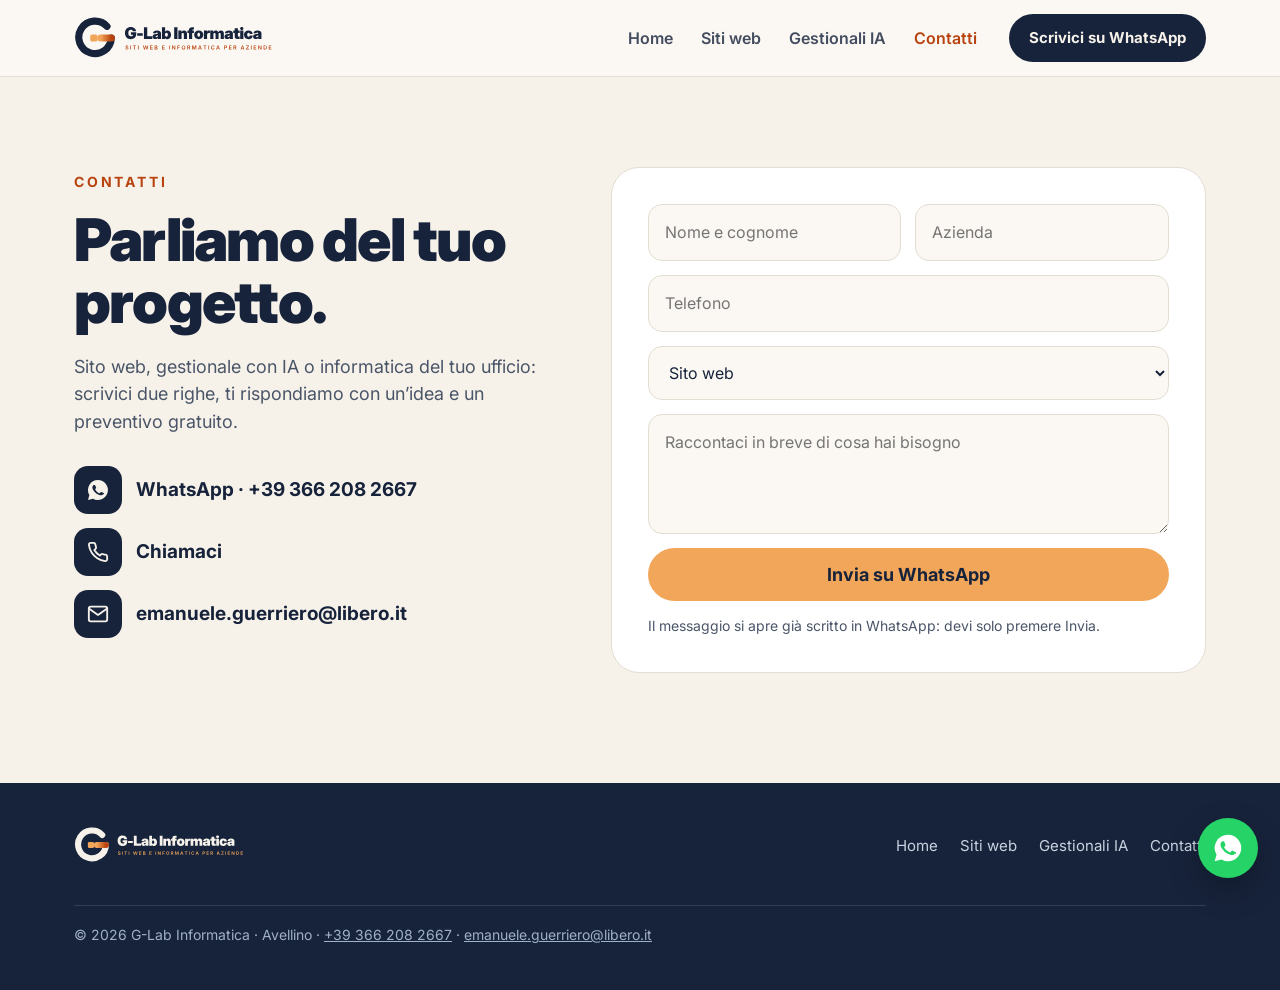
==== contatti.html @ e0a28cae "Add files via upload" ====
<!doctype html>
<html lang="it">
<head>
<meta charset="utf-8">
<meta name="viewport" content="width=device-width,initial-scale=1">
<meta name="robots" content="noindex">
<title>Contatti - G-Lab Informatica, Avellino</title>
<meta name="description" content="Contatta G-Lab Informatica: siti web, gestionali con intelligenza artificiale e informatica per aziende ad Avellino. Preventivo gratuito.">
<link rel="icon" href="favicon.ico">
<link rel="preconnect" href="https://fonts.googleapis.com"><link rel="preconnect" href="https://fonts.gstatic.com" crossorigin>
<link rel="stylesheet" href="https://fonts.googleapis.com/css2?family=Inter:wght@400;500;600;700;800;900&display=swap">
<link rel="stylesheet" href="css/stile.css">
</head>
<body>
<header class="top"><div class="w">
<a class="logo" href="index.html"><img src="img/logo-glab.svg" alt="G-Lab Informatica - Siti web e informatica per aziende"></a>
<nav class="nav" id="menu"><a href="index.html">Home</a><a href="siti.html">Siti web</a><a href="gestionali.html">Gestionali IA</a><a href="contatti.html" class="on" aria-current="page">Contatti</a></nav>
<a class="btn nv" href="https://wa.me/393662082667">Scrivici su WhatsApp</a>
<button class="mb" aria-label="Apri il menu" aria-expanded="false" aria-controls="menu"><svg width="26" height="26" viewBox="0 0 24 24" fill="none" stroke="#17233B" stroke-width="2.2" stroke-linecap="round"><path d="M4 7h16M4 12h16M4 17h16"/></svg></button>
</div></header>
<main>
<section class="contatti ctp"><div class="w ct">
<div>
<span class="eb">Contatti</span>
<h1 style="font-size:clamp(40px,4.6vw,62px);margin:14px 0 20px">Parliamo del tuo progetto.</h1>
<p class="lead" style="color:var(--muted)">Sito web, gestionale con IA o informatica del tuo ufficio: scrivici due righe, ti rispondiamo con un’idea e un preventivo gratuito.</p>
<div class="ci" style="margin-top:30px">
<a href="https://wa.me/393662082667"><i><svg width="24" height="24" viewBox="0 0 24 24" fill="#F6F2EA"><path d="M12 2a10 10 0 0 0-8.6 15.1L2 22l5-1.3A10 10 0 1 0 12 2zm5.3 14.1c-.2.6-1.3 1.2-1.8 1.2-.5.1-1 .1-3.3-.8-2.8-1.1-4.5-3.9-4.7-4.1-.1-.2-1.1-1.5-1.1-2.9s.7-2 1-2.3c.2-.3.5-.3.7-.3h.5c.2 0 .4 0 .6.5l.9 2.1c.1.2.1.4 0 .5l-.4.6-.4.4c-.1.2-.3.3-.1.6.2.3.8 1.3 1.7 2.1 1.2 1 2.1 1.3 2.4 1.5.3.1.5.1.6-.1l.9-1c.2-.3.4-.2.7-.1l2 1c.3.1.5.2.5.3.1.2.1.7-.1 1.3z"/></svg></i>WhatsApp · +39 366 208 2667</a>
<a href="tel:+393662082667"><i><svg width="22" height="22" viewBox="0 0 24 24" fill="none" stroke="#F6F2EA" stroke-width="2" stroke-linecap="round" stroke-linejoin="round"><path d="M22 16.9v3a2 2 0 0 1-2.2 2 19.8 19.8 0 0 1-8.6-3.1 19.5 19.5 0 0 1-6-6A19.8 19.8 0 0 1 2.1 4.2 2 2 0 0 1 4.1 2h3a2 2 0 0 1 2 1.7c.1 1 .4 1.9.7 2.8a2 2 0 0 1-.5 2.1L8 9.9a16 16 0 0 0 6 6l1.3-1.3a2 2 0 0 1 2.1-.4c.9.3 1.8.6 2.8.7a2 2 0 0 1 1.7 2z"/></svg></i>Chiamaci</a>
<a href="mailto:emanuele.guerriero@libero.it"><i><svg width="22" height="22" viewBox="0 0 24 24" fill="none" stroke="#F6F2EA" stroke-width="2" stroke-linecap="round" stroke-linejoin="round"><rect x="2" y="4" width="20" height="16" rx="2"/><path d="m22 6-10 7L2 6"/></svg></i>emanuele.guerriero@libero.it</a>
</div>
</div>
<form id="prev" novalidate>
<input id="fNome" placeholder="Nome e cognome" autocomplete="name" required>
<input id="fAz" placeholder="Azienda" autocomplete="organization">
<input id="fTel" class="f" type="tel" placeholder="Telefono" autocomplete="tel">
<select id="fTipo" class="f"><option>Sito web</option><option>Gestionale con intelligenza artificiale</option><option>Informatica per l’ufficio</option><option>Altro</option></select>
<textarea id="fMsg" class="f" placeholder="Raccontaci in breve di cosa hai bisogno"></textarea>
<button class="btn or f" type="submit">Invia su WhatsApp</button>
<small class="f">Il messaggio si apre già scritto in WhatsApp: devi solo premere Invia.</small>
</form>
</div></section>
</main>
<footer><div class="w"><img src="img/logo-glab-chiaro.svg" alt="G-Lab Informatica"><nav class="fl"><a href="index.html">Home</a><a href="siti.html">Siti web</a><a href="gestionali.html">Gestionali IA</a><a href="contatti.html">Contatti</a></nav><p class="cp">© 2026 G-Lab Informatica · Avellino · <a href="tel:+393662082667" style="color:inherit">+39 366 208 2667</a> · <a href="mailto:emanuele.guerriero@libero.it" style="color:inherit">emanuele.guerriero@libero.it</a></p></div></footer>
<a class="wa" href="https://wa.me/393662082667" aria-label="Scrivici su WhatsApp"><svg width="32" height="32" viewBox="0 0 24 24" fill="#fff"><path d="M12 2a10 10 0 0 0-8.6 15.1L2 22l5-1.3A10 10 0 1 0 12 2zm5.3 14.1c-.2.6-1.3 1.2-1.8 1.2-.5.1-1 .1-3.3-.8-2.8-1.1-4.5-3.9-4.7-4.1-.1-.2-1.1-1.5-1.1-2.9s.7-2 1-2.3c.2-.3.5-.3.7-.3h.5c.2 0 .4 0 .6.5l.9 2.1c.1.2.1.4 0 .5l-.4.6-.4.4c-.1.2-.3.3-.1.6.2.3.8 1.3 1.7 2.1 1.2 1 2.1 1.3 2.4 1.5.3.1.5.1.6-.1l.9-1c.2-.3.4-.2.7-.1l2 1c.3.1.5.2.5.3.1.2.1.7-.1 1.3z"/></svg></a>
<script src="js/main.js"></script>
</body>
</html>
---- css/stile.css ----
:root{--navy:#17233B;--cream:#F6F2EA;--paper:#FBF8F3;--orange:#F2A65A;--rust:#B8430E;--green:#2E7D2A;--muted:#4A5568;--line:#E3DDD2}
*{box-sizing:border-box}
html{scroll-behavior:smooth}
body{margin:0;font-family:Inter,system-ui,sans-serif;color:var(--navy);background:var(--paper);font-size:18px;line-height:1.55;-webkit-font-smoothing:antialiased}
img{max-width:100%;height:auto;display:block}
a{color:inherit}
.w{max-width:1180px;margin:0 auto;padding:0 24px}
h1,h2,h3{margin:0;line-height:1.05;letter-spacing:-.03em;font-weight:900}
p{margin:0}
.eb{font-size:14px;font-weight:700;letter-spacing:.2em;text-transform:uppercase;color:var(--rust)}
.btn{display:inline-flex;align-items:center;gap:10px;padding:16px 26px;border-radius:999px;font-weight:700;font-size:17px;text-decoration:none;border:0;cursor:pointer;font-family:inherit;transition:transform .15s}
.btn:hover{transform:translateY(-2px)}
.btn.or{background:var(--orange);color:var(--navy)}
.btn.nv{background:var(--navy);color:var(--cream)}
.btn.gh{background:transparent;color:inherit;box-shadow:inset 0 0 0 2px currentColor}
section{padding:110px 0}

/* header */
.top{position:sticky;top:0;z-index:20;background:rgba(251,248,243,.92);backdrop-filter:blur(10px);border-bottom:1px solid var(--line)}
.top .w{display:flex;align-items:center;gap:32px;height:76px}
.top .logo img{height:42px;width:auto}
.nav{display:flex;gap:28px;margin-left:auto;font-weight:600;font-size:16px}
.nav a{text-decoration:none;opacity:.8}.nav a:hover{opacity:1}
.top .btn{padding:12px 20px;font-size:15px}
.mb{display:none;margin-left:auto;background:none;border:0;padding:8px;cursor:pointer}

/* hero */
.hero{background:var(--navy);color:var(--cream);padding:90px 0 0;overflow:hidden}
.hero .w{display:grid;grid-template-columns:1.1fr .9fr;gap:40px;align-items:end}
.hero .eb{color:var(--orange)}
.hero h1{font-size:clamp(46px,6.2vw,84px);margin:22px 0 26px}
.hero h1 span{color:var(--orange)}
.hero .lead{font-size:21px;color:#C9D2E0;max-width:540px}
.hero .cta{display:flex;flex-wrap:wrap;gap:14px;margin:36px 0 90px}
.phones{position:relative;height:560px}
.ph{position:absolute;width:250px;border-radius:38px;background:#0E1524;padding:7px;box-shadow:0 40px 90px rgba(0,0,0,.45)}
.ph img{border-radius:32px;aspect-ratio:9/19.5;object-fit:cover;object-position:top}
.ph.a{left:6%;top:60px;transform:rotate(-5deg)}
.ph.b{right:4%;top:0;transform:rotate(5deg)}
.hero.chiaro{background:var(--paper);color:var(--navy)}
.hero.chiaro .eb{color:var(--rust)}
.hero.chiaro h1 span{color:var(--rust)}
.hero.chiaro .lead{color:var(--muted)}

/* numeri */
.num{padding:0;background:var(--cream);border-bottom:1px solid var(--line)}
.num .w{display:grid;grid-template-columns:repeat(3,1fr)}
.num div div{padding:38px 28px;border-right:1px solid var(--line)}
.num div div:last-child{border:0}
.num b{display:block;font-size:44px;font-weight:900;letter-spacing:-.03em}
.num b.g{color:var(--green)}
.num span{color:var(--muted);font-size:16px}

.head{display:flex;justify-content:space-between;align-items:end;gap:30px;margin-bottom:54px;flex-wrap:wrap}
.head h2{font-size:clamp(36px,4.4vw,58px);margin-top:14px;max-width:700px}
.head p{color:var(--muted);max-width:420px}

/* lavori */
.lav{display:grid;grid-template-columns:1fr 1fr;gap:28px}
.card{background:#fff;border:1px solid var(--line);border-radius:28px;overflow:hidden;display:flex;flex-direction:column}
.card .shot{background:var(--cream);height:340px;display:flex;justify-content:center;align-items:flex-start;padding-top:36px;overflow:hidden}
.card .shot .ph{position:static;width:230px;box-shadow:0 30px 60px rgba(23,35,59,.25)}
.card .bd{padding:30px 32px 34px;display:flex;flex-direction:column;gap:14px;flex:1}
.tag{align-self:flex-start;font-size:13px;font-weight:700;letter-spacing:.12em;text-transform:uppercase;padding:7px 14px;border-radius:999px}
.tag.b{background:#E6F1E5;color:var(--green)}.tag.x{background:#FCEBDD;color:var(--rust)}
.card h3{font-size:30px}
.card p{color:var(--muted)}
.card ul{margin:4px 0 0;padding:0;list-style:none;display:flex;flex-wrap:wrap;gap:8px}
.card li{font-size:14px;font-weight:600;background:var(--cream);padding:6px 12px;border-radius:999px}
.card .vai{margin-top:auto;padding-top:10px;font-weight:700;text-decoration:none;color:var(--rust)}

/* prezzi */
.prezzi{background:var(--cream)}
.pz{display:grid;grid-template-columns:1.4fr 1fr;gap:28px}
.base{background:var(--navy);color:var(--cream);border-radius:28px;padding:44px}
.base .r{display:flex;justify-content:space-between;align-items:baseline;gap:20px;flex-wrap:wrap}
.base h3{font-size:34px}
.base .p{font-size:72px;font-weight:900;color:var(--orange);letter-spacing:-.03em;line-height:1}
.base .p small{font-size:18px;font-weight:600;color:#C9D2E0;letter-spacing:0;margin-left:6px}
.chk{list-style:none;padding:0;margin:30px 0 0;display:grid;grid-template-columns:1fr 1fr;gap:14px 26px}
.chk li{display:flex;gap:12px;align-items:flex-start;color:#DCE3EE}
.chk li:before{content:"";flex:none;width:22px;height:22px;margin-top:2px;border-radius:50%;background:var(--green) url("data:image/svg+xml,%3Csvg xmlns='http://www.w3.org/2000/svg' viewBox='0 0 24 24' fill='none' stroke='white' stroke-width='3.5' stroke-linecap='round' stroke-linejoin='round'%3E%3Cpath d='M6 12.5l4 4 8-9'/%3E%3C/svg%3E") center/14px no-repeat}
.chk li b{color:var(--cream)}
.extra{background:#fff;border:1px solid var(--line);border-radius:28px;padding:44px}
.extra h3{font-size:30px;margin-bottom:18px}
.ex{display:flex;justify-content:space-between;gap:16px;padding:15px 0;border-bottom:1px solid var(--line)}
.ex b{white-space:nowrap}
.extra .n{margin-top:18px;color:var(--muted);font-size:16px}
.note{margin-top:26px;color:var(--muted);font-size:15px}

/* perche */
.perche{background:var(--navy);color:var(--cream)}
.perche .eb{color:var(--orange)}.perche .head p{color:#C9D2E0}
.pc{display:grid;grid-template-columns:1fr 1fr;gap:60px;align-items:start}
.bar{margin-bottom:34px}
.bar .l{display:flex;justify-content:space-between;align-items:baseline;font-weight:600;margin-bottom:10px}
.bar .l b{font-size:30px;font-weight:900;white-space:nowrap}
.bar .t{height:38px;border-radius:10px;background:rgba(255,255,255,.1)}
.bar .t i{display:block;height:100%;border-radius:10px;background:#C9D2E0}
.bar.me .l{color:var(--orange)}.bar.me .t i{background:var(--orange)}
.bar small{display:block;margin-top:8px;color:#9FB0C8;font-size:15px}
.dif{display:grid;grid-template-columns:1fr 1fr;gap:16px}
.dif div{background:rgba(255,255,255,.06);border:1px solid rgba(255,255,255,.1);border-radius:20px;padding:22px}
.dif b{display:block;font-size:19px;margin-bottom:4px}
.dif span{color:#C9D2E0;font-size:15px}
.fonti{margin-top:30px;color:#9FB0C8;font-size:14px}

/* metodo */
.steps{display:grid;grid-template-columns:repeat(4,1fr);gap:22px;counter-reset:s}
.steps div{background:#fff;border:1px solid var(--line);border-radius:24px;padding:30px 26px}
.steps div:before{counter-increment:s;content:counter(s);display:flex;width:46px;height:46px;border-radius:14px;background:var(--orange);font-weight:900;font-size:22px;align-items:center;justify-content:center;margin-bottom:20px}
.steps b{display:block;font-size:20px;margin-bottom:6px}
.steps span{color:var(--muted);font-size:16px}

/* contatti */
.contatti{background:var(--cream)}
.ct{display:grid;grid-template-columns:.9fr 1.1fr;gap:50px;align-items:start}
.ct h2{font-size:clamp(36px,4.4vw,58px);margin:14px 0 20px}
.ct .lead{color:var(--muted);margin-bottom:30px}
.ci{display:flex;flex-direction:column;gap:14px}
.ci a{display:flex;gap:14px;align-items:center;text-decoration:none;font-weight:700;font-size:19px}
.ci a i{width:48px;height:48px;border-radius:14px;background:var(--navy);display:flex;align-items:center;justify-content:center;flex:none}
form{background:#fff;border:1px solid var(--line);border-radius:28px;padding:36px;display:grid;grid-template-columns:1fr 1fr;gap:14px}
form .f{grid-column:1/-1}
input,textarea,select{width:100%;font:inherit;font-size:16px;padding:15px 16px;border:1.5px solid var(--line);border-radius:14px;background:var(--paper);color:var(--navy)}
input:focus,textarea:focus,select:focus{outline:none;border-color:var(--orange)}
textarea{min-height:120px;resize:vertical}
form .btn{justify-content:center;font-size:18px}
form small{color:var(--muted);font-size:14px}

footer{background:var(--navy);color:#C9D2E0;padding:44px 0;font-size:15px}
footer .w{display:flex;align-items:center;gap:24px;flex-wrap:wrap}
footer img{height:36px;width:auto}
footer span{margin-left:auto}

.wa{position:fixed;right:22px;bottom:22px;width:60px;height:60px;border-radius:50%;background:#25D366;display:flex;align-items:center;justify-content:center;box-shadow:0 12px 30px rgba(0,0,0,.25);z-index:30}

@media (max-width:900px){
  section{padding:76px 0}
  .nav,.top .btn{display:none}.mb{display:block}
  .nav.on{display:flex;flex-direction:column;position:absolute;top:76px;left:0;right:0;background:var(--paper);padding:20px 24px;gap:18px;border-bottom:1px solid var(--line)}
  .hero{padding-top:56px}
  .hero .w,.lav,.pz,.pc,.ct,.dif{grid-template-columns:1fr}
  .hero .cta{margin-bottom:40px}
  .phones{height:400px}.ph{width:180px}.ph.a{left:2%}.ph.b{right:2%}
  .num .w{grid-template-columns:1fr}.num div div{border-right:0;border-bottom:1px solid var(--line);padding:24px 0}
  .chk{grid-template-columns:1fr}
  .steps{grid-template-columns:1fr}
  .base .p small{display:block;margin:8px 0 0}
  .base,.extra{padding:32px 26px}
  form{grid-template-columns:1fr;padding:26px}
}

.hero{padding:110px 0 120px;min-height:calc(100vh - 76px);display:flex;align-items:center}
.hero .w{grid-template-columns:1.05fr .95fr;align-items:center;gap:70px}
.hero .cta{margin:38px 0 0}
.da{display:inline-flex;align-items:baseline;gap:14px;margin:6px 0 26px}
.da small{white-space:nowrap;font-size:18px;font-weight:700;letter-spacing:.14em;text-transform:uppercase;color:#C9D2E0}
.da b{font-size:clamp(64px,8vw,104px);font-weight:900;letter-spacing:-.04em;color:var(--orange);line-height:1}
.chiaro .da small{color:var(--muted)}.chiaro .da b{color:var(--rust)}
.slots{display:flex;flex-direction:column;gap:14px}
.sl{display:flex;align-items:center;gap:18px;border-radius:22px;padding:22px 24px;background:rgba(255,255,255,.06);border:1.5px dashed rgba(246,242,234,.28)}
.sl .ic{width:48px;height:48px;border-radius:14px;flex:none;display:flex;align-items:center;justify-content:center;font-weight:900;font-size:26px;background:rgba(242,166,90,.16);color:var(--orange)}
.sl b{display:block;font-size:19px}.sl span{font-size:15px;color:#C9D2E0}
.sl em{margin-left:auto;font-style:normal;font-weight:800;white-space:nowrap;color:var(--orange)}
.sl.base{background:var(--cream);color:var(--navy);border:0;padding:30px 28px;box-shadow:0 30px 70px rgba(0,0,0,.35)}
.sl.base .ic{background:var(--navy);color:var(--orange)}
.sl.base span{color:var(--muted)}.sl.base em{color:var(--navy);font-size:24px}
.chiaro .sl{background:#fff;border-color:#D8CFC0}.chiaro .sl span{color:var(--muted)}.chiaro .sl em{color:var(--rust)}
.chiaro .sl .ic{background:#FCEBDD;color:var(--rust)}
.chiaro .sl.base{background:var(--navy);color:var(--cream);box-shadow:0 30px 70px rgba(23,35,59,.25)}
.chiaro .sl.base span{color:#C9D2E0}.chiaro .sl.base em{color:var(--orange)}.chiaro .sl.base .ic{background:var(--orange);color:var(--navy)}
.lbl{font-size:13px;font-weight:700;letter-spacing:.16em;text-transform:uppercase;color:#9FB0C8;margin:10px 0 2px 6px}
.chiaro .lbl{color:var(--muted)}
@media (max-width:900px){.hero .w{grid-template-columns:1fr;gap:44px}.da{flex-direction:column;gap:4px}.hero{padding:56px 0 70px;min-height:0}.sl{padding:18px}.sl.base{padding:22px 20px}}

.incluso{background:var(--cream);border-top:1px solid var(--line)}
.incg{display:grid;grid-template-columns:repeat(4,1fr);gap:18px}
.inc{background:#fff;border:1px solid var(--line);border-radius:22px;padding:26px 24px 28px;display:flex;flex-direction:column;gap:8px}
.inc i{width:50px;height:50px;border-radius:14px;background:#FCEBDD;color:var(--rust);display:flex;align-items:center;justify-content:center;margin-bottom:10px}
.inc i svg{width:26px;height:26px}
.inc b{font-size:19px;line-height:1.25}
.inc span{color:var(--muted);font-size:15.5px;line-height:1.5}
.hb{margin-top:22px;background:var(--navy);color:var(--cream);border-radius:24px;padding:28px 34px;display:flex;align-items:center;gap:30px}
.hb .z{font-size:64px;font-weight:900;letter-spacing:-.04em;color:var(--orange);line-height:1;flex:none}
.hb b{display:block;font-size:21px;margin-bottom:4px}
.hb span{color:#C9D2E0;font-size:16px}
.hb .btn{margin-left:auto;flex:none;background:var(--orange);color:var(--navy)}
@media (max-width:1000px){.incg{grid-template-columns:1fr 1fr}.hb{flex-direction:column;align-items:flex-start;gap:16px}.hb .btn{margin-left:0}}
@media (max-width:560px){.incg{grid-template-columns:1fr}}

.gen h1{font-size:clamp(44px,5.6vw,78px)}
.pan{background:var(--navy);color:var(--cream);border-radius:28px;padding:34px 34px 30px;box-shadow:0 30px 70px rgba(23,35,59,.22)}
.pan .pt{font-size:13px;font-weight:700;letter-spacing:.16em;text-transform:uppercase;color:var(--orange);margin-bottom:16px}
.pan ul{list-style:none;margin:0;padding:0;display:grid;grid-template-columns:1fr 1fr;gap:10px}
.pan li{display:flex;align-items:center;gap:12px;background:rgba(255,255,255,.06);border-radius:14px;padding:12px 14px;font-weight:600;font-size:16px}
.pan li i{width:34px;height:34px;border-radius:10px;background:rgba(242,166,90,.16);color:var(--orange);display:flex;align-items:center;justify-content:center;flex:none}
.pan li i svg{width:19px;height:19px}
.pan li:first-child{grid-column:1/-1;background:var(--orange);color:var(--navy)}
.pan li:first-child i{background:var(--navy);color:var(--orange)}
.pw{display:flex;justify-content:space-between;align-items:center;margin-top:18px;padding-top:18px;border-top:1px solid rgba(255,255,255,.14);text-decoration:none}
.pw span{color:#9FB0C8;font-size:15px}.pw b{font-size:20px}
.servizi{background:#fff;border-top:1px solid var(--line)}
.svg{display:grid;grid-template-columns:repeat(4,1fr);gap:18px}
.sv{background:var(--paper);border:1px solid var(--line);border-radius:22px;padding:26px 24px;display:flex;flex-direction:column;gap:8px;text-decoration:none;color:inherit;transition:transform .15s,box-shadow .15s}
a.sv:hover{transform:translateY(-3px);box-shadow:0 16px 40px rgba(23,35,59,.1)}
.sv i{width:50px;height:50px;border-radius:14px;background:#FCEBDD;color:var(--rust);display:flex;align-items:center;justify-content:center;margin-bottom:10px}
.sv i svg{width:26px;height:26px}
.sv b{font-size:20px;line-height:1.25}
.sv span{color:var(--muted);font-size:15.5px}
.sv em{margin-top:auto;padding-top:12px;font-style:normal;font-weight:700;font-size:14px;color:var(--rust)}
.sv.top1{background:var(--navy);color:var(--cream);border-color:var(--navy)}
.sv.top1 span{color:#C9D2E0}.sv.top1 i{background:var(--orange);color:var(--navy)}.sv.top1 em{color:var(--orange);font-size:18px}
.sv.cta{background:var(--cream);border-style:dashed;justify-content:center}
.sv.cta .btn{align-self:flex-start;margin-top:10px;padding:12px 20px}
.siti{border-top:1px solid var(--line);min-height:0}
.h1s{font-size:clamp(40px,5vw,66px);margin:22px 0 26px}
.h1s span{color:var(--rust)}
@media (max-width:1000px){.svg{grid-template-columns:1fr 1fr}}
@media (max-width:900px){.pan ul{grid-template-columns:1fr}}
@media (max-width:560px){.svg{grid-template-columns:1fr}}

.vid{background:var(--navy);color:var(--cream)}
.vg{display:grid;grid-template-columns:1fr 1fr;gap:64px;align-items:center}
.vbox{border-radius:28px;overflow:hidden;border:1px solid rgba(255,255,255,.14);box-shadow:0 40px 90px rgba(0,0,0,.4);aspect-ratio:1/1;background:#0E1524}
.vbox video{width:100%;height:100%;display:block;object-fit:cover}
.vid .eb{color:var(--orange)}
.vid h2{font-size:clamp(36px,4.4vw,58px);margin:14px 0 20px}
.lead2{color:#C9D2E0;font-size:19px;margin-bottom:26px}
.vl{list-style:none;margin:0 0 32px;padding:0}
.vl li{display:flex;justify-content:space-between;gap:16px;padding:14px 0;border-bottom:1px solid rgba(255,255,255,.12);font-size:17px}
.vl li span{font-weight:800}
.vl li.me{color:var(--orange)}
@media (max-width:900px){.vg{grid-template-columns:1fr;gap:36px}}

.info{background:#fff;border-top:1px solid var(--line)}
.ib{display:grid;grid-template-columns:1.2fr .8fr;gap:60px;align-items:center;background:var(--cream);border-radius:32px;padding:60px 64px}
.ib h2{font-size:clamp(34px,4vw,54px);margin:14px 0 20px}
.ib p{color:var(--muted);font-size:19px;max-width:560px}
.ib .cta{display:flex;align-items:center;gap:20px;flex-wrap:wrap;margin-top:30px}
.ib .cta span{color:var(--rust);font-weight:700;font-size:15px}
.ig{display:grid;grid-template-columns:repeat(3,1fr);gap:16px}
.ig i{aspect-ratio:1;border-radius:24px;background:#fff;border:1px solid var(--line);display:flex;align-items:center;justify-content:center;color:var(--navy)}
.ig i:nth-child(2n){background:var(--navy);color:var(--orange);border-color:var(--navy)}
.ig i svg{width:44%;height:44%}
@media (max-width:900px){.ib{grid-template-columns:1fr;padding:36px 26px;gap:34px}.ig{max-width:360px}}

.sl.ai{border-style:solid;border-color:var(--orange);background:#FFF6EC}
.sl.ai .ic{background:var(--navy);color:var(--orange);font-size:16px;letter-spacing:.04em}
.sl.ai em{font-size:15px}
.nuovo{display:flex;align-items:center;gap:12px;margin-top:22px;font-weight:600;color:var(--navy)!important;font-size:17px!important}
.nuovo b{background:var(--orange);color:var(--navy);font-size:12px;letter-spacing:.14em;text-transform:uppercase;padding:6px 12px;border-radius:999px;flex:none}

.prz{display:flex;gap:44px;margin:4px 0 26px;flex-wrap:wrap}
.prz small{display:block;font-size:14px;font-weight:700;letter-spacing:.14em;text-transform:uppercase;color:var(--muted);margin-bottom:6px}
.prz b{font-size:clamp(52px,6vw,78px);font-weight:900;letter-spacing:-.04em;line-height:1;color:var(--rust)}
.prz .pai b{color:var(--navy)}
.prz .pai{padding-left:44px;border-left:2px solid var(--line)}
.sl.sm{padding:14px 22px}.sl.sm .ic{width:38px;height:38px;font-size:20px;border-radius:12px}.sl.sm b{font-size:17px}
.sl em{color:var(--rust)}
a.sl.ai{text-decoration:none;color:inherit;margin-top:6px;background:var(--navy);border:0;color:var(--cream);padding:22px 24px;box-shadow:0 24px 50px rgba(23,35,59,.25)}
a.sl.ai span{color:#C9D2E0}a.sl.ai .ic{background:var(--orange);color:var(--navy)}a.sl.ai em{color:var(--orange);font-size:20px}
.slots{gap:10px}
.ia{background:var(--navy);color:var(--cream)}
.ia .eb{color:var(--orange)}.ia .head p{color:#C9D2E0}
.iag{display:grid;grid-template-columns:repeat(4,1fr);gap:18px}
.iac{background:rgba(255,255,255,.06);border:1px solid rgba(255,255,255,.12);border-radius:22px;padding:26px 24px;display:flex;flex-direction:column;gap:8px}
.iac i{width:50px;height:50px;border-radius:14px;background:rgba(242,166,90,.16);color:var(--orange);display:flex;align-items:center;justify-content:center;margin-bottom:10px}
.iac i svg{width:26px;height:26px}.iac b{font-size:19px}.iac span{color:#C9D2E0;font-size:15.5px}
.iab{margin-top:22px;background:var(--cream);color:var(--navy);border-radius:24px;padding:26px 32px;display:flex;align-items:center;gap:32px}
.iab small{display:block;font-size:13px;font-weight:700;letter-spacing:.14em;text-transform:uppercase;color:var(--muted)}
.iab b{font-size:48px;font-weight:900;letter-spacing:-.03em;line-height:1.05;color:var(--rust);white-space:nowrap}
.iab p{color:var(--muted);font-size:16px;flex:1}
@media (max-width:1000px){.iag{grid-template-columns:1fr 1fr}.iab{flex-direction:column;align-items:flex-start;gap:14px}}
@media (max-width:900px){.prz{gap:24px}.prz .pai{padding-left:24px}}
@media (max-width:560px){.iag{grid-template-columns:1fr}}

#hero h1{font-size:clamp(40px,4.4vw,62px)}
.prz{gap:32px;flex-wrap:nowrap}.prz .pai{padding-left:32px}
.prz b{font-size:clamp(44px,4.6vw,64px)}
@media (max-width:560px){.prz{gap:20px}.prz .pai{padding-left:20px}.prz b{font-size:40px}.prz small{font-size:11px}
a.sl.ai{flex-wrap:wrap}a.sl.ai em{width:100%;margin-left:66px;margin-top:-4px}}

.nav a.on{opacity:1;color:var(--rust)}
.ph2t{padding:90px 0 80px}
.duo{display:flex;flex-direction:column;gap:18px}
.dc{display:flex;flex-direction:column;gap:10px;border-radius:26px;padding:30px 32px;text-decoration:none;transition:transform .15s,box-shadow .15s}
.dc:hover{transform:translateY(-3px)}
.dc small{font-size:13px;font-weight:700;letter-spacing:.16em;text-transform:uppercase}
.dc b{font-size:28px;letter-spacing:-.02em}
.dc span{font-size:16px}
.dc .pr{display:flex;justify-content:space-between;align-items:baseline;margin-top:8px}
.dc .pr strong{font-size:44px;font-weight:900;letter-spacing:-.03em}
.dc .pr i{font-style:normal;font-weight:700;font-size:15px}
.dc.a{background:#fff;border:1px solid var(--line);color:var(--navy);box-shadow:0 20px 50px rgba(23,35,59,.08)}
.dc.a small{color:var(--rust)}.dc.a span{color:var(--muted)}.dc.a strong{color:var(--rust)}.dc.a i{color:var(--navy)}
.dc.b{background:var(--navy);color:var(--cream);box-shadow:0 26px 60px rgba(23,35,59,.28)}
.dc.b small{color:var(--orange)}.dc.b span{color:#C9D2E0}.dc.b strong{color:var(--orange)}.dc.b i{color:var(--cream)}
.cband{background:var(--cream)}
.cb{display:flex;align-items:center;justify-content:space-between;gap:30px;flex-wrap:wrap}
.cb h2{font-size:clamp(32px,3.8vw,48px)}
.cb p{color:var(--muted);margin-top:10px}
.cb .az{display:flex;gap:12px;flex-wrap:wrap}
.steps4{display:grid;grid-template-columns:repeat(4,1fr);gap:18px;counter-reset:s}
.steps4 div{background:#fff;border:1px solid var(--line);border-radius:22px;padding:26px 24px}
.steps4 div:before{counter-increment:s;content:counter(s);display:flex;width:44px;height:44px;border-radius:13px;background:var(--orange);font-weight:900;font-size:21px;align-items:center;justify-content:center;margin-bottom:18px}
.steps4 b{display:block;font-size:19px;margin-bottom:6px}.steps4 span{color:var(--muted);font-size:15.5px}
.ctp{padding:90px 0 110px}
footer .fl{display:flex;gap:22px;margin-left:auto}
footer .fl a{color:#C9D2E0;text-decoration:none}
footer .cp{width:100%;margin:18px 0 0;padding-top:18px;border-top:1px solid rgba(255,255,255,.12);font-size:14px;color:#9FB0C8}
@media (max-width:900px){.steps4{grid-template-columns:1fr}footer .fl{margin-left:0;flex-wrap:wrap}}

.uffici{background:#fff}
.ufg{display:grid;grid-template-columns:1.3fr 1fr 1fr;grid-template-rows:260px 260px;gap:18px}
.uf{margin:0;position:relative;border-radius:24px;overflow:hidden}
.uf.big{grid-row:1/3}
.ph-uf{position:absolute;inset:0;background:linear-gradient(135deg,#E9E2D6,#D9D0C1);display:flex;align-items:center;justify-content:center}
.ph-uf span{font-weight:700;color:#8A8172;font-size:15px;letter-spacing:.12em;text-transform:uppercase;border:2px dashed #B9AE9C;padding:10px 18px;border-radius:12px}
.uf img{position:absolute;inset:0;width:100%;height:100%;object-fit:cover}
.uf figcaption{position:absolute;left:0;right:0;bottom:0;padding:50px 22px 18px;background:linear-gradient(transparent,rgba(23,35,59,.85));color:var(--cream);display:flex;flex-direction:column}
.uf figcaption b{font-size:19px}.uf figcaption span{font-size:14.5px;color:#DCE3EE}
.uf:nth-child(4){grid-column:2/4}
@media (max-width:900px){.ufg{grid-template-columns:1fr;grid-template-rows:none}.uf{height:240px}.uf.big{grid-row:auto}.uf:nth-child(4){grid-column:auto}}
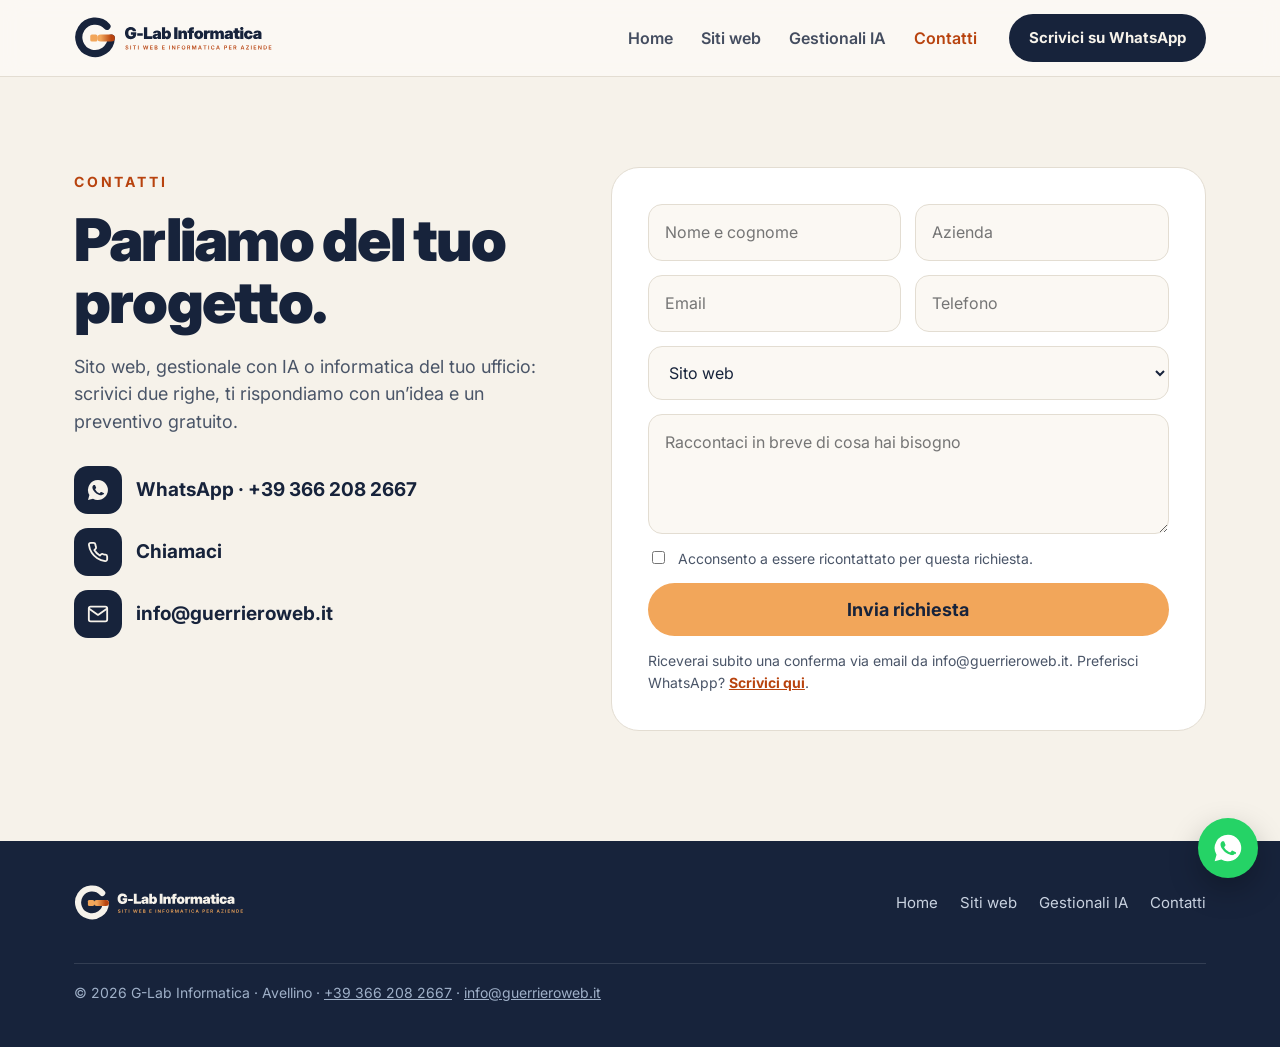
==== commit bc69f655: "Add files via upload" ====
--- a/contatti.html
+++ b/contatti.html
@@ -27,21 +27,26 @@
 <div class="ci" style="margin-top:30px">
 <a href="https://wa.me/393662082667"><i><svg width="24" height="24" viewBox="0 0 24 24" fill="#F6F2EA"><path d="M12 2a10 10 0 0 0-8.6 15.1L2 22l5-1.3A10 10 0 1 0 12 2zm5.3 14.1c-.2.6-1.3 1.2-1.8 1.2-.5.1-1 .1-3.3-.8-2.8-1.1-4.5-3.9-4.7-4.1-.1-.2-1.1-1.5-1.1-2.9s.7-2 1-2.3c.2-.3.5-.3.7-.3h.5c.2 0 .4 0 .6.5l.9 2.1c.1.2.1.4 0 .5l-.4.6-.4.4c-.1.2-.3.3-.1.6.2.3.8 1.3 1.7 2.1 1.2 1 2.1 1.3 2.4 1.5.3.1.5.1.6-.1l.9-1c.2-.3.4-.2.7-.1l2 1c.3.1.5.2.5.3.1.2.1.7-.1 1.3z"/></svg></i>WhatsApp · +39 366 208 2667</a>
 <a href="tel:+393662082667"><i><svg width="22" height="22" viewBox="0 0 24 24" fill="none" stroke="#F6F2EA" stroke-width="2" stroke-linecap="round" stroke-linejoin="round"><path d="M22 16.9v3a2 2 0 0 1-2.2 2 19.8 19.8 0 0 1-8.6-3.1 19.5 19.5 0 0 1-6-6A19.8 19.8 0 0 1 2.1 4.2 2 2 0 0 1 4.1 2h3a2 2 0 0 1 2 1.7c.1 1 .4 1.9.7 2.8a2 2 0 0 1-.5 2.1L8 9.9a16 16 0 0 0 6 6l1.3-1.3a2 2 0 0 1 2.1-.4c.9.3 1.8.6 2.8.7a2 2 0 0 1 1.7 2z"/></svg></i>Chiamaci</a>
-<a href="mailto:emanuele.guerriero@libero.it"><i><svg width="22" height="22" viewBox="0 0 24 24" fill="none" stroke="#F6F2EA" stroke-width="2" stroke-linecap="round" stroke-linejoin="round"><rect x="2" y="4" width="20" height="16" rx="2"/><path d="m22 6-10 7L2 6"/></svg></i>emanuele.guerriero@libero.it</a>
+<a href="mailto:info@guerrieroweb.it"><i><svg width="22" height="22" viewBox="0 0 24 24" fill="none" stroke="#F6F2EA" stroke-width="2" stroke-linecap="round" stroke-linejoin="round"><rect x="2" y="4" width="20" height="16" rx="2"/><path d="m22 6-10 7L2 6"/></svg></i>info@guerrieroweb.it</a>
 </div>
 </div>
 <form id="prev" novalidate>
-<input id="fNome" placeholder="Nome e cognome" autocomplete="name" required>
-<input id="fAz" placeholder="Azienda" autocomplete="organization">
-<input id="fTel" class="f" type="tel" placeholder="Telefono" autocomplete="tel">
+<input id="fNome" placeholder="Nome e cognome" autocomplete="name" maxlength="80" required>
+<input id="fAz" placeholder="Azienda" autocomplete="organization" maxlength="80">
+<input id="fEmail" type="email" placeholder="Email" autocomplete="email" maxlength="120" required>
+<input id="fTel" type="tel" placeholder="Telefono" autocomplete="tel" maxlength="25">
 <select id="fTipo" class="f"><option>Sito web</option><option>Gestionale con intelligenza artificiale</option><option>Informatica per l’ufficio</option><option>Altro</option></select>
-<textarea id="fMsg" class="f" placeholder="Raccontaci in breve di cosa hai bisogno"></textarea>
-<button class="btn or f" type="submit">Invia su WhatsApp</button>
-<small class="f">Il messaggio si apre già scritto in WhatsApp: devi solo premere Invia.</small>
+<textarea id="fMsg" class="f" placeholder="Raccontaci in breve di cosa hai bisogno" maxlength="2000"></textarea>
+<div class="trappola" aria-hidden="true" style="position:absolute;left:-9999px"><label for="fSito">Non compilare</label><input id="fSito" tabindex="-1" autocomplete="off"></div>
+<label class="f" style="display:flex;gap:10px;align-items:flex-start;font-size:14px;color:var(--muted)"><input type="checkbox" id="fOk" style="width:auto;margin-top:3px"><span>Acconsento a essere ricontattato per questa richiesta.</span></label>
+<p class="f" id="fErr" role="alert" style="color:#B3261E;font-size:15px;margin:0;display:none"></p>
+<button class="btn or f" type="submit" id="fInvia">Invia richiesta</button>
+<small class="f">Riceverai subito una conferma via email da info@guerrieroweb.it. Preferisci WhatsApp? <a href="https://wa.me/393662082667" style="color:var(--rust);font-weight:700">Scrivici qui</a>.</small>
+<p class="f" id="fOkMsg" style="display:none;background:#E6F1E5;color:#2E7D2A;border-radius:14px;padding:16px 18px;font-weight:600;margin:0">Grazie! Abbiamo ricevuto la tua richiesta: controlla la tua email, ti abbiamo scritto da info@guerrieroweb.it.</p>
 </form>
 </div></section>
 </main>
-<footer><div class="w"><img src="img/logo-glab-chiaro.svg" alt="G-Lab Informatica"><nav class="fl"><a href="index.html">Home</a><a href="siti.html">Siti web</a><a href="gestionali.html">Gestionali IA</a><a href="contatti.html">Contatti</a></nav><p class="cp">© 2026 G-Lab Informatica · Avellino · <a href="tel:+393662082667" style="color:inherit">+39 366 208 2667</a> · <a href="mailto:emanuele.guerriero@libero.it" style="color:inherit">emanuele.guerriero@libero.it</a></p></div></footer>
+<footer><div class="w"><img src="img/logo-glab-chiaro.svg" alt="G-Lab Informatica"><nav class="fl"><a href="index.html">Home</a><a href="siti.html">Siti web</a><a href="gestionali.html">Gestionali IA</a><a href="contatti.html">Contatti</a></nav><p class="cp">© 2026 G-Lab Informatica · Avellino · <a href="tel:+393662082667" style="color:inherit">+39 366 208 2667</a> · <a href="mailto:info@guerrieroweb.it" style="color:inherit">info@guerrieroweb.it</a></p></div></footer>
 <a class="wa" href="https://wa.me/393662082667" aria-label="Scrivici su WhatsApp"><svg width="32" height="32" viewBox="0 0 24 24" fill="#fff"><path d="M12 2a10 10 0 0 0-8.6 15.1L2 22l5-1.3A10 10 0 1 0 12 2zm5.3 14.1c-.2.6-1.3 1.2-1.8 1.2-.5.1-1 .1-3.3-.8-2.8-1.1-4.5-3.9-4.7-4.1-.1-.2-1.1-1.5-1.1-2.9s.7-2 1-2.3c.2-.3.5-.3.7-.3h.5c.2 0 .4 0 .6.5l.9 2.1c.1.2.1.4 0 .5l-.4.6-.4.4c-.1.2-.3.3-.1.6.2.3.8 1.3 1.7 2.1 1.2 1 2.1 1.3 2.4 1.5.3.1.5.1.6-.1l.9-1c.2-.3.4-.2.7-.1l2 1c.3.1.5.2.5.3.1.2.1.7-.1 1.3z"/></svg></a>
 <script src="js/main.js"></script>
 </body>
